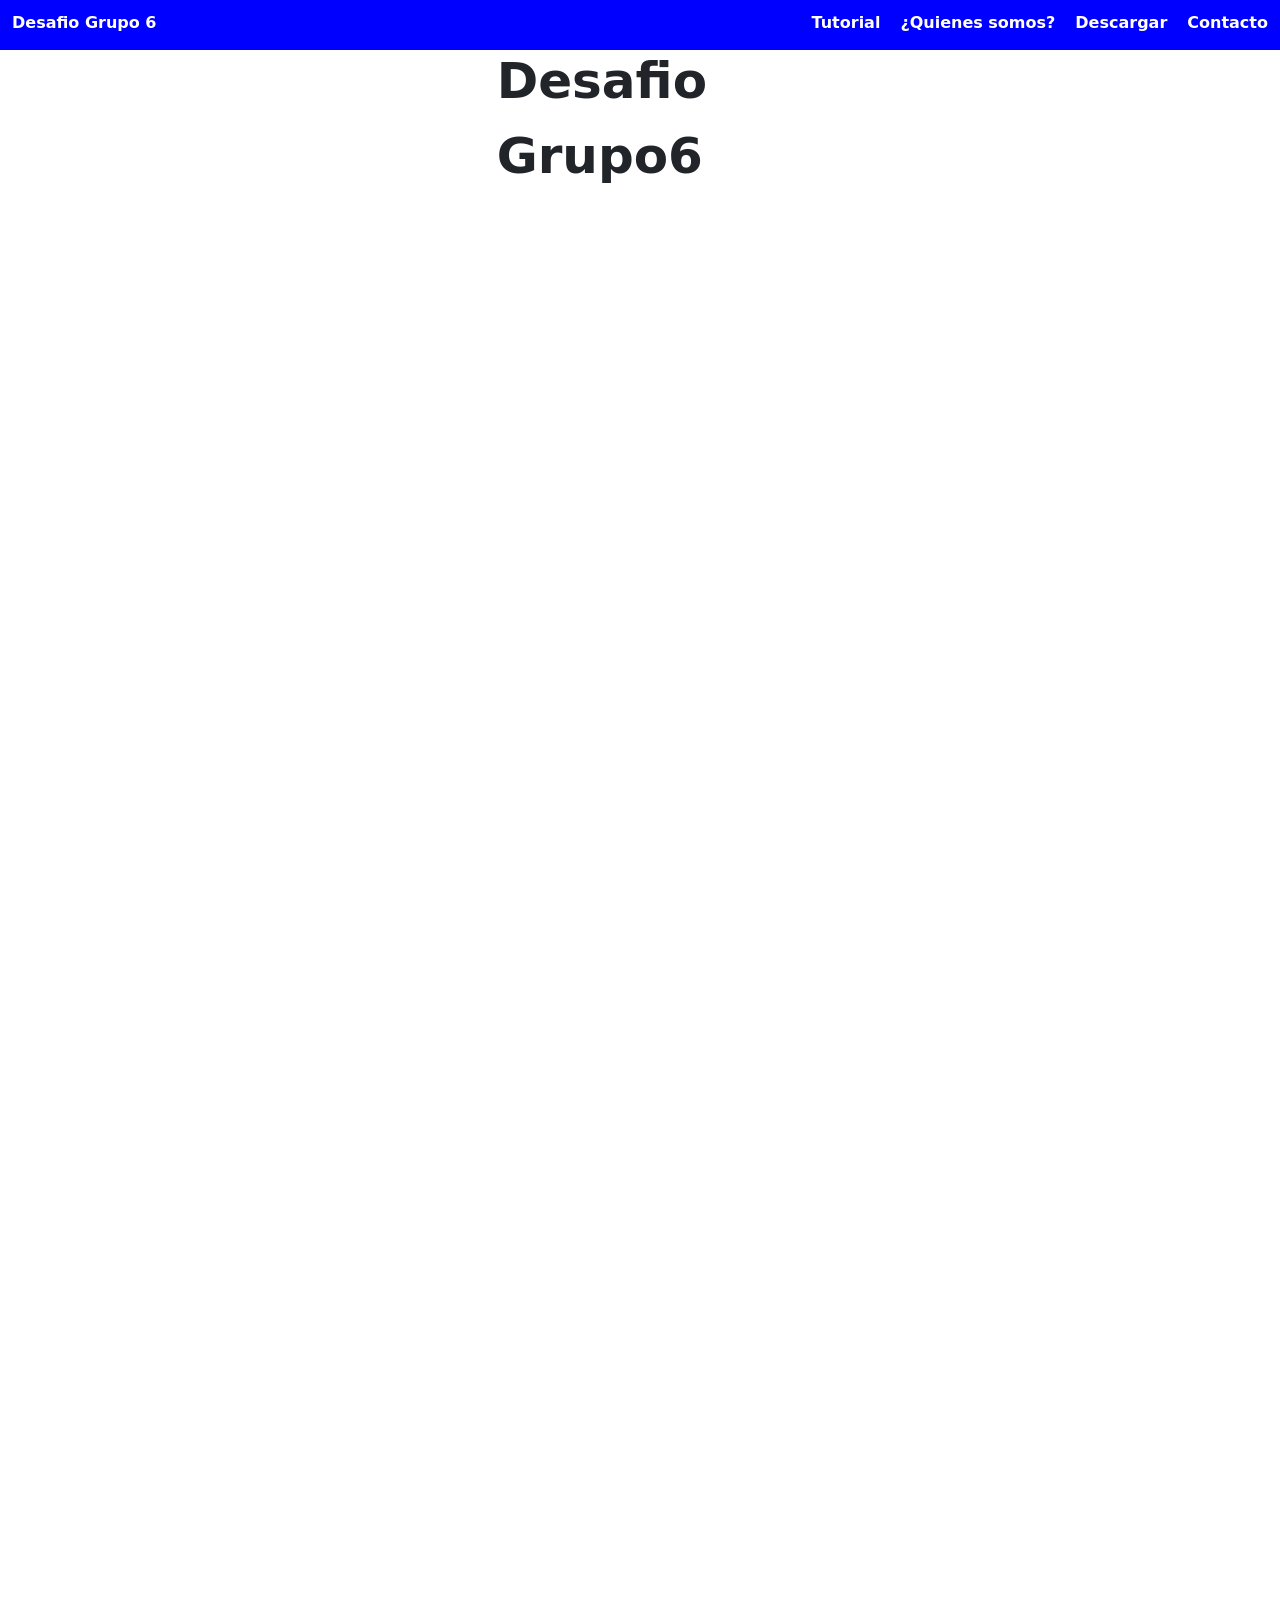
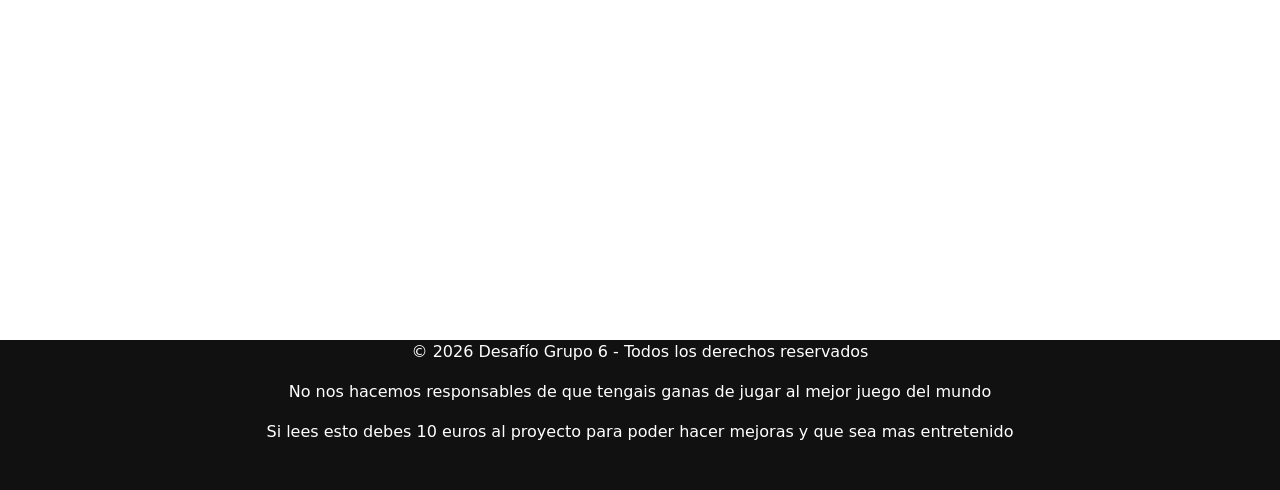
==== index.html @ 83bb4495 "g" ====
<!DOCTYPE html>
<HTML>
    <head>
        <title>Desafio 6</title>
        <meta lang="es"></meta>
        <meta charset="UTF-8"></meta>
        <meta name="keywords" lang="es" content="Piedra Papel Tijera, Piedra papel tijera lagarto spock, 3 en raya"></meta>
        <meta name="keywords" lang="Ro" content="Rock Paper Scissors, Rock Paper Scissors Lizard Spock, Tic-Tac-Toe"></meta>
        <meta name="viewport" 
        content="width=device-width initial-scale=1.0, shrink-to-fit=no"></meta>
        <link href="Lenguaje de Marcas/CSS/Desafio6.css" rel="stylesheet" type="text/css">   
        <link href="Lenguaje de Marcas/Frameworks/css/bootstrap.min.css" rel="stylesheet">
    </head>

                    <!-- col puede ser xxl,xl,lg,md,sm,vacia'-->
                <!-- xxl significa que colapsa a los 1400px-->
                <!-- xl significa que colapsa a los 1200px-->
                <!-- lg significa que colapsa a los 992px-->
                <!-- md significa que colapsa a los 768px-->
                <!-- sd significa que colapsa a los 576px-->
                <!-- vacia significa que NO colapsa-->

    <body>
     <header>
    <div class="container-fluid">
        <div class="row ">

            <div class="col-12 col-lg-3 text-lg-start">
                <a href="index.html" class="animation titulo"> Desafio Grupo 6</a>
            </div>

            <div class="col-12 col-lg-9">
                <nav class="nav flex-column flex-lg-row justify-content-center justify-content-lg-end text-center">
                    <a class="enlace-menu" href="/Lenguaje de Marcas/HTML/Tutorial.html">Tutorial</a>
                    <a class="enlace-menu" href="/Lenguaje de Marcas/HTML/QuienesSomos.html">¿Quienes somos?</a>
                    <a class="enlace-menu" href="/Lenguaje de Marcas/HTML/Descargar.html">Descargar</a>
                    <a class="enlace-menu" href="/Lenguaje de Marcas/HTML/Contacta.html">Contacto</a>
                </nav>
            </div>

        </div>
    </div>
</header>


        <div class="Contenedor">

            <div class="imagenprincipal"></div>
            <div class="TextoImagen">
                <p>Desafio Grupo6</p>
            </div>
        </div>
<footer class="pie">
    <p>© 2026 Desafío Grupo 6 - Todos los derechos reservados</p>
    <p>No nos hacemos responsables de que tengais ganas de jugar al mejor juego del mundo</p>
    <p>Si lees esto debes 10 euros al proyecto para poder hacer mejoras y que sea mas entretenido</p>
</footer>
    </body>
---- Lenguaje de Marcas/CSS/Desafio6.css ----
/* Css Header Todas Las Diapositivas*/

header{
    position: fixed;
    top: 0;
    left: 0;
    width: 100%;
    z-index: 1;
    min-height: 50px;
    background-color: blue;
    
}
@media (max-width: 991.98px){
    body{
        padding-top: 140px;
    }
    .pie{
        padding-top: 20px;
    }
}

.animation{
    display: inline-block;
    animation-name: Animacion1;
    animation-duration: 10s;
    animation-iteration-count: infinite;
    animation-direction: normal;
    font-weight: bold;
}


@keyframes Animacion1{
    from{
        color: red;
        transform: translateX(0) scale(1);
    }

    50%{
        color: black;
        transform: translateX(400px) scale(1.6);
    }

    to{
        color: red;
        transform: translateX(0) scale(1);
    }
}

.titulo{
    color: white;
    text-decoration: none;
    padding-top: 11px;
}

.enlace-menu{
    color: white;
    text-decoration: none;
    margin-left: 20px;
    justify-content: center;
    z-index: 78;
    font-weight: bold;
    align-items: center;
    padding-top: 11px;
}

.enlace-menu:hover{
    color: yellow;
    font-weight: bold;

}

.enlace-menu:hover{
    color: yellow;
}



.pie{
    background-color: #111;
    color: white;
    text-align: center;
    margin-top: 40px;
    height: 150px;
}
/* Css Pagina Principal*/
.Contenedor{
    display: grid;
   grid-template-columns:repeat(12,1fr);
    grid-template-rows:repeat(19,100px);
}
.imagenprincipal{
    grid-column: 1/13;
    grid-row: 1/8;
    background-image: url(../Imagenes/ImagenPrincipal.png);
background-size: cover;     /* ← Cubre toda el área SIN REPETIR */
    background-position: center; /* ← Centrada */
    background-repeat: no-repeat;
}
.TextoImagen{
    font-size: 50px;
    grid-column: 5/9;
    grid-row: 1/4;
    padding-top: 44px;
padding-left: 70px;
font-weight: bold;
}





/* Css Quienes somos*/
.Contenedor2{
    display: grid;
   grid-template-columns:repeat(12,1fr);
    grid-template-rows:repeat(19,100px);
}
.ImagenGrupo{
    display:grid;
    grid-column: 1/5;
    grid-row: 1/8;
    background-image: url(../Imagenes/Ejemplo.png);
background-size: cover;     /* ← Cubre toda el área SIN REPETIR */
    background-position: center; /* ← Centrada */
    background-repeat: no-repeat;

}




.equipo-grid{
    width: 100%;
    min-height: 100vh;
    display: grid;
    gap: 20px;
    padding: 20px;
    box-sizing: border-box;
}

.equipo-grid input{
    display: none;
}

.botones{
    display: flex;
    flex-direction: row;
    gap: 40px;
    justify-content: center;
    align-items: center;
    padding-top: 40px;
}


.botones label{
    background-color: #1d4ed8;
    color: white;
    padding: 12px 18px;
    border-radius: 10px;
    cursor: pointer;
    font-weight: bold;
    width: 180px;
}

.contenido{
    grid-column: 1 / 13;
    grid-row: 2 / 3;
    display: none;
    width: 1450px;
    min-height: calc(100vh - 120px);
    background-color: #f2f2f2;
    border-radius: 15px;
    padding: 40px;
    box-sizing: border-box;
    text-align:justify
}

.contenido img{
    width: 280px;
    max-width: 100%;
    height: auto;
    border-radius: 12px;
    margin-bottom: 20px;
}

#raul:checked ~ .ficha-raul,
#salvador:checked ~ .ficha-salvador,
#sanchez:checked ~ .ficha-sanchez,
#grupo:checked ~ .ficha-grupo{
    display: block;
}


/*Css Para Contacta*/

textarea{
    width: 500px;
    height: 200px;
    vertical-align: top;
    padding: 10px;
    line-height: 1.4;
}
.Contacta{
    font-weight: bold;
    font-size: 40px;
}

.Margen{
    margin-left: 20px;
}
.Formulario label{
    display: block;
    margin-bottom: 8px;
    font-weight: bold;
}

.Formulario input, .Formulario textarea{
    width: 100%;
    max-width: 600px;
}

.Formulario textarea{
    min-height: 200px;
}

.btn-enviar{
    background-color: #1d4ed8;
    color: white;
    padding: 12px 25px;
    font-size: 18px;
    font-weight: bold;
    border: none;
    border-radius: 10px;
    cursor: pointer;
}




/*CSS de descargas*/

.tabla-descargas{
    width: 100%;
    border-collapse: collapse;
    margin-top: 20px;
}

.tabla-descargas th,
.tabla-descargas td{
    border: 1px solid #ccc;
    padding: 12px;
    text-align: center;
}

.tabla-descargas th{
    background-color: #1d4ed8;
    color: white;
}

.tabla-descargas a{
    text-decoration: none;
    color: #1d4ed8;
    font-weight: bold;
}
tbody tr:hover{
    background-color: #d9d9d9;
    transition: background-color 0.2s ease;
}

.Oscuro:hover{
    color: rgb(46, 46, 46);
}

#mensajeFinal{
    font-size: 24px;
    font-weight: bold;
    color: red;
    margin-top: 20px;
}



/*Css Para Tutorial*/

.tamaño{
    font-size: 18px;
}
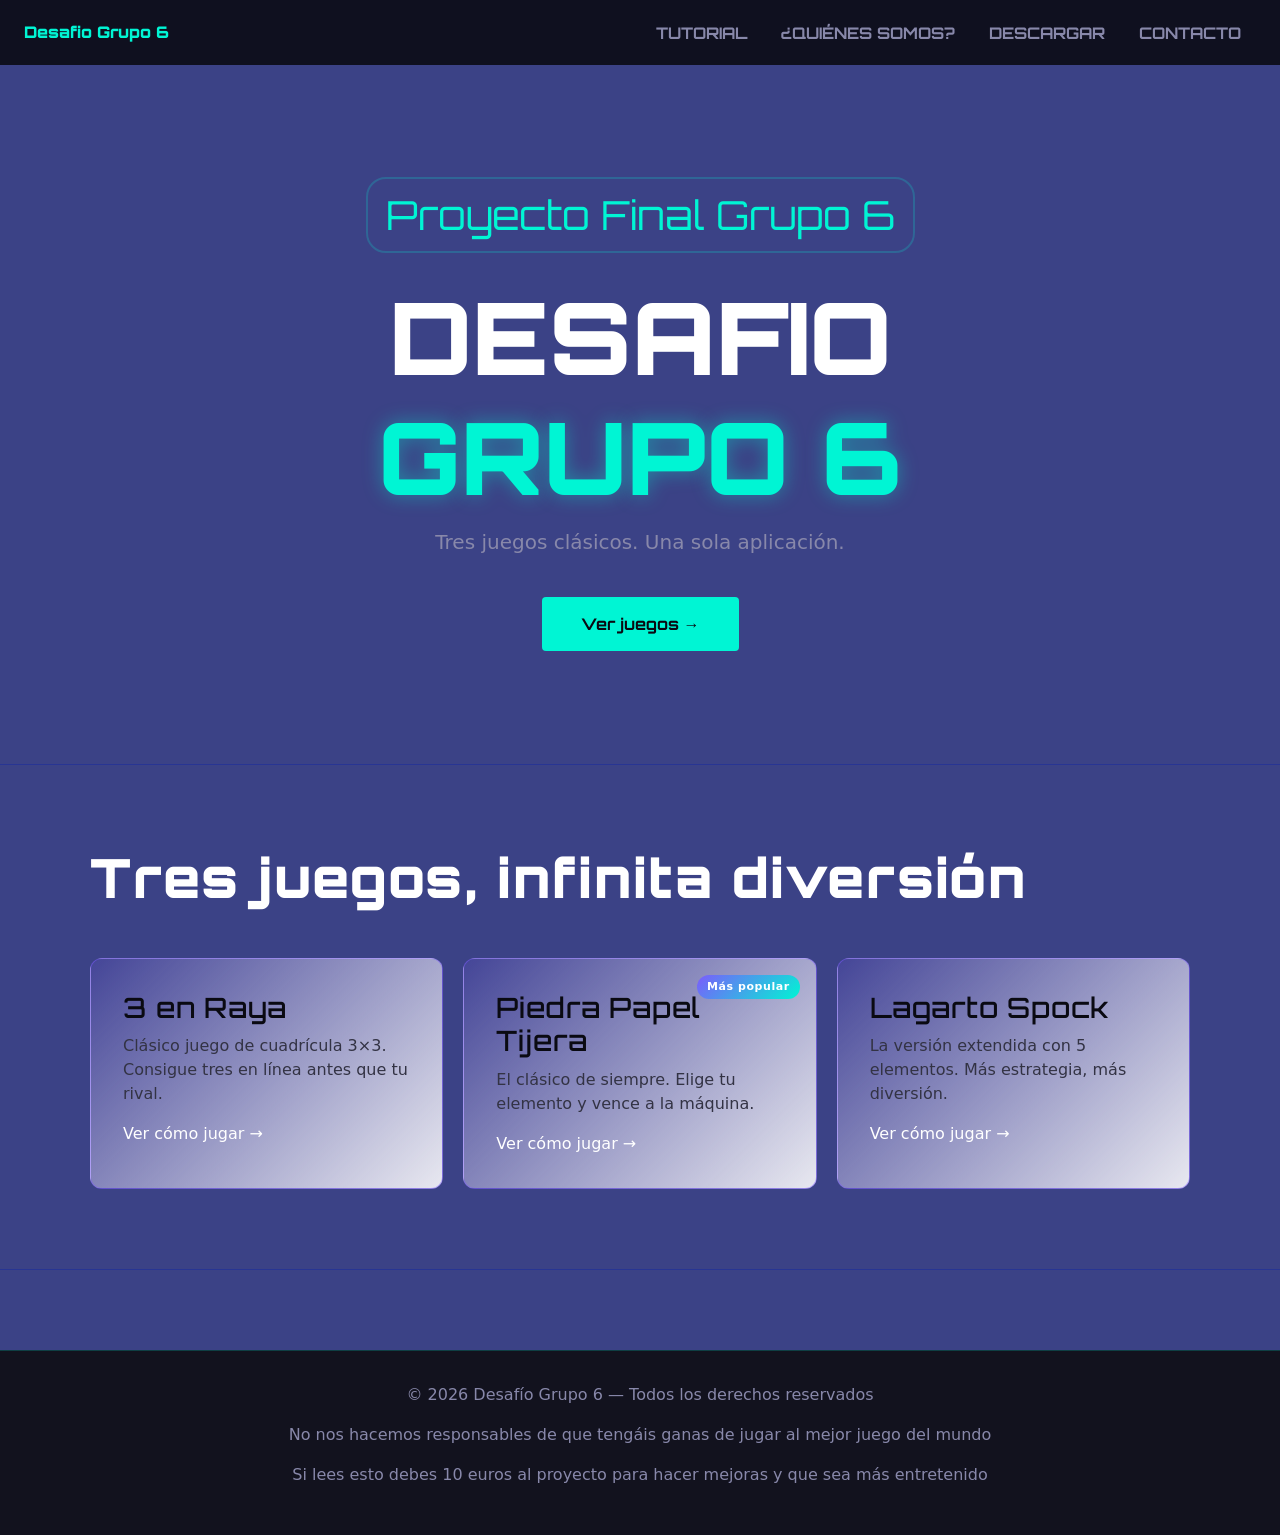
==== commit 9c06e645: "update" ====
--- a/index.html
+++ b/index.html
@@ -1,58 +1,71 @@
 <!DOCTYPE html>
-<HTML>
-    <head>
-        <title>Desafio 6</title>
-        <meta lang="es"></meta>
-        <meta charset="UTF-8"></meta>
-        <meta name="keywords" lang="es" content="Piedra Papel Tijera, Piedra papel tijera lagarto spock, 3 en raya"></meta>
-        <meta name="keywords" lang="Ro" content="Rock Paper Scissors, Rock Paper Scissors Lizard Spock, Tic-Tac-Toe"></meta>
-        <meta name="viewport" 
-        content="width=device-width initial-scale=1.0, shrink-to-fit=no"></meta>
-        <link href="Lenguaje de Marcas/CSS/Desafio6.css" rel="stylesheet" type="text/css">   
-        <link href="Lenguaje de Marcas/Frameworks/css/bootstrap.min.css" rel="stylesheet">
-    </head>
+<html lang="es">
+<head>
+  <title>Desafio 6</title>
+  <meta charset="UTF-8">
+  <meta name="keywords" lang="es" content="Piedra Papel Tijera, Piedra papel tijera lagarto spock, 3 en raya">
+  <meta name="viewport" content="width=device-width, initial-scale=1.0, shrink-to-fit=no">
+  <link href="Lenguaje_de_Marcas/CSS/Desafio6.css" rel="stylesheet" type="text/css">
+  <link href="Lenguaje_de_Marcas/Frameworks/css/bootstrap.min.css" rel="stylesheet">
+</head>
+<body style="background-color: #3b4286;">
 
-                    <!-- col puede ser xxl,xl,lg,md,sm,vacia'-->
-                <!-- xxl significa que colapsa a los 1400px-->
-                <!-- xl significa que colapsa a los 1200px-->
-                <!-- lg significa que colapsa a los 992px-->
-                <!-- md significa que colapsa a los 768px-->
-                <!-- sd significa que colapsa a los 576px-->
-                <!-- vacia significa que NO colapsa-->
+<header>
+  <div class="container-fluid">
+    <div class="row align-items-center">
+      <div class="col-12 col-lg-3 text-center text-lg-start">
+        <a href="index.html" class="animation titulo">Desafio Grupo 6</a>
+      </div>
+      <div class="col-12 col-lg-9">
+        <nav class="nav flex-column flex-lg-row justify-content-center justify-content-lg-end text-center">
+          <a class="enlace-menu" href="Lenguaje_de_Marcas/HTML/Tutorial.html">Tutorial</a>
+          <a class="enlace-menu" href="Lenguaje_de_Marcas/HTML/QuienesSomos.html">¿Quiénes somos?</a>
+          <a class="enlace-menu" href="Lenguaje_de_Marcas/HTML/Descargar.html">Descargar</a>
+          <a class="enlace-menu" href="Lenguaje_de_Marcas/HTML/Contacta.html">Contacto</a>
+        </nav>
+      </div>
+    </div>
+</header>
+  <section class="hero">
+  <div class="hero-bg"></div>
+  <div class="hero-overlay"></div>
+  <div class="hero-content">
+    <div class="hero-tag">Proyecto Final  Grupo 6</div>
+    <h1 class="hero-title">DESAFIO<br><span>GRUPO 6</span></h1>
+    <p class="hero-subtitle">Tres juegos clásicos. Una sola aplicación.</p>
+    <a href="Lenguaje_de_Marcas/HTML/Tutorial.html" class="hero-cta">Ver juegos →</a>
+  </div>
+</section>
 
-    <body>
-     <header>
-    <div class="container-fluid">
-        <div class="row ">
-
-            <div class="col-12 col-lg-3 text-lg-start">
-                <a href="index.html" class="animation titulo"> Desafio Grupo 6</a>
+<div class="features">
+    <div class="features-inner">
+        <h2 class="section-title">Tres juegos, infinita diversión</h2>
+        <div class="game-grid">
+            <div class="game-card featured">
+                <h3>3 en Raya</h3>
+                <p>Clásico juego de cuadrícula 3×3. Consigue tres en línea antes que tu rival.</p>
+                <a class="card-link color" href="Lenguaje_de_Marcas/HTML/Tutorial.html">Ver cómo jugar →</a>
             </div>
-
-            <div class="col-12 col-lg-9">
-                <nav class="nav flex-column flex-lg-row justify-content-center justify-content-lg-end text-center">
-                    <a class="enlace-menu" href="/Lenguaje de Marcas/HTML/Tutorial.html">Tutorial</a>
-                    <a class="enlace-menu" href="/Lenguaje de Marcas/HTML/QuienesSomos.html">¿Quienes somos?</a>
-                    <a class="enlace-menu" href="/Lenguaje de Marcas/HTML/Descargar.html">Descargar</a>
-                    <a class="enlace-menu" href="/Lenguaje de Marcas/HTML/Contacta.html">Contacto</a>
-                </nav>
+            <div class="game-card featured">
+                <div class="game-badge">Más popular</div>
+                <h3>Piedra Papel Tijera</h3>
+                <p>El clásico de siempre. Elige tu elemento y vence a la máquina.</p>
+                <a href="Lenguaje_de_Marcas/HTML/Tutorial.html" class="card-link color">Ver cómo jugar →</a>
             </div>
-
+            <div class="game-card featured">
+                <h3>Lagarto Spock</h3>
+                <p>La versión extendida con 5 elementos. Más estrategia, más diversión.</p>
+                <a href="Lenguaje_de_Marcas/HTML/Tutorial.html" class="card-link color">Ver cómo jugar →</a>
+            </div>
         </div>
     </div>
-</header>
+</div>
 
+<footer class="pie">
+  <p>© 2026 Desafío Grupo 6 — Todos los derechos reservados</p>
+  <p>No nos hacemos responsables de que tengáis ganas de jugar al mejor juego del mundo</p>
+  <p>Si lees esto debes 10 euros al proyecto para hacer mejoras y que sea más entretenido</p>
+</footer>
 
-        <div class="Contenedor">
-
-            <div class="imagenprincipal"></div>
-            <div class="TextoImagen">
-                <p>Desafio Grupo6</p>
-            </div>
-        </div>
-<footer class="pie">
-    <p>© 2026 Desafío Grupo 6 - Todos los derechos reservados</p>
-    <p>No nos hacemos responsables de que tengais ganas de jugar al mejor juego del mundo</p>
-    <p>Si lees esto debes 10 euros al proyecto para poder hacer mejoras y que sea mas entretenido</p>
-</footer>
-    </body>+</body>
+</html>
--- a/Lenguaje_de_Marcas/CSS/Desafio6.css
+++ b/Lenguaje_de_Marcas/CSS/Desafio6.css
@@ -0,0 +1,747 @@
+@import url('https://fonts.googleapis.com/css2?family=Orbitron:wght@400;700;900&family=Rajdhani:wght@300;400;600;700&display=swap');
+
+
+/* =====================================================
+   GLOBAL — Base, body y fondo
+   ===================================================== */
+
+html {
+  scroll-behavior: smooth;
+}
+
+body {
+  
+  color: #e0e0f0;
+  font-family: 'Rajdhani', sans-serif;
+  font-size: 17px;
+  line-height: 1.6;
+  overflow-x: hidden;
+  padding-top: 64px;
+}
+
+
+
+@media (max-width: 991.98px) {
+  body {
+    padding-top: 116px;
+  }
+}
+
+
+/* =====================================================
+   GLOBAL — Header (compartido por todas las páginas)
+   ===================================================== */
+
+header {
+  position: fixed;
+  top: 0;
+  left: 0;
+  width: 100%;
+  height: 65px;
+  background: rgba(10,10,18,0.88);
+  display: flex;
+  align-items: center;
+  z-index: 1000;
+}
+
+header .container-fluid {
+  width: 100%;
+  padding: 0 24px;
+}
+
+.row {
+  align-items: center;
+}
+
+@media (max-width: 991.98px) {
+  header {
+    height: auto;
+    padding: 10px 0;
+  }
+}
+
+.titulo {
+  font-family: 'Orbitron';
+  font-weight: 900;
+  color: #00f5d4;
+  text-decoration: none;
+  display: inline-block;
+}
+
+.animation {
+  animation: glitch-loop 1s infinite;
+}
+
+@keyframes glitch-loop {
+  0%, 92%, 100% {
+    transform: none;
+    text-shadow: 0 0 20px rgba(0,245,212,0.4);
+    color: #00f5d4;
+  }
+  94% {
+    transform: translateX(-3px);
+    text-shadow: 3px 0 #f72585, -3px 0 #7209b7;
+    color: #fff;
+  }
+  96% {
+    transform: translateX(3px);
+    text-shadow: -3px 0 #f72585, 3px 0 #00f5d4;
+  }
+  98% {
+    transform: none;
+    color: #00f5d4;
+  }
+}
+
+.enlace-menu {
+  font-family: 'Orbitron';
+  font-weight: 700;
+  text-transform: uppercase;
+  color: #8888aa;
+  text-decoration: none;
+  padding: 8px 14px;
+  border-radius: 4px;
+  border: 1px solid transparent;
+  position: relative;
+  display: inline-block;
+  margin-left: 4px;
+}
+
+.enlace-menu:hover {
+  color: #00f5d4;
+  text-decoration:underline;
+  border-color: rgba(0,245,212,0.2);
+  background: rgba(0,245,212,0.05);
+  text-shadow: 0 0 20px rgba(0,245,212,0.4);
+}
+
+
+@media (max-width: 991.98px) {
+  .enlace-menu {
+    font-size: 0.6rem;
+    padding: 6px 10px;
+  }
+}
+
+
+/* =====================================================
+   GLOBAL — Footer (compartido por todas las páginas)
+   ===================================================== */
+
+.pie {
+  background: #12121e;
+  border-top: 1px solid rgba(0,245,212,0.2);
+  color: #8888aa;
+  text-align: center;
+  padding: 32px 20px;
+  margin-top: 80px;
+}
+
+
+/* =====================================================
+   GLOBAL — Utilidades comunes
+   ===================================================== */
+
+.Margen {
+  padding-left: 20px;
+  padding-right: 20px;
+}
+
+.section-title {
+  font-family: 'Orbitron';
+  font-weight: 900;
+  color: black;
+}
+
+
+
+/* =====================================================
+   PÁGINA: index.html — Hero principal
+   ===================================================== */
+
+.hero {
+  position: relative;
+  min-height: 700px;
+  display: flex;
+  align-items: center;
+  justify-content: center;
+  overflow: hidden;
+}
+
+.hero-bg {
+  position: absolute;
+  inset: 0;
+  background-image: url('../Imagenes/ImagenPrincipal.png');
+  background-size: cover;
+  background-position: center;
+  filter: brightness(0.30) saturate(1.3);
+}
+
+.hero-content {
+  position: relative;
+  text-align: center;
+  padding: 40px 20px;
+}
+
+.hero-tag {
+  display: inline-block;
+  font-size: 40px;
+  font-family: 'Orbitron';
+  color: #00f5d4;
+  border: 2px solid rgba(0,245,212,0.2);
+  padding: 6px 18px;
+  border-radius: 20px;
+  margin-bottom: 24px;
+}
+
+.hero-title {
+  font-family: 'Orbitron', monospace;
+  font-size: 100px;
+  font-weight: 900;
+  color: #fff;
+  margin-bottom: 10px;
+}
+
+.hero-title span {
+  color: #00f5d4;
+  text-shadow: 0 0 20px rgba(0,245,212,0.4);
+}
+
+.hero-subtitle {
+  font-size: 20px;
+  color: #8888aa;
+  margin-bottom: 40px;
+}
+
+.hero-cta {
+  display: inline-block;
+  font-family: 'Orbitron';
+  font-weight: 700;
+  padding: 14px 38px;
+  border-radius: 4px;
+  text-decoration: none;
+  background: #00f5d4;
+  color: #0a0a12;
+  border: 1px solid transparent;
+}
+
+.hero-cta:hover {
+  background: transparent;
+  color: #00f5d4;
+  border-color: #00f5d4;
+}
+.features {
+    background: #3b4286;
+    padding: 80px 24px;
+    border-top: 1px solid #283593;
+    border-bottom: 1px solid #283593;
+}
+
+.features-inner {
+    max-width: 1100px;
+    margin: 0 auto;
+}
+
+.section-label {
+    font-size: 12px;
+    font-weight: 700;
+    letter-spacing: 0.12em;
+    color: #00f5d4;
+    margin-bottom: 12px;
+}
+
+.section-title {
+    font-family: 'Orbitron', monospace;
+    font-size: 54px;
+    letter-spacing: 0.03em;
+    margin-bottom: 48px;
+    color: #ffffff;
+}
+
+.game-grid {
+    display: grid;
+    grid-template-columns: repeat(auto-fit, minmax(280px, 1fr));
+    gap: 20px;
+}
+
+.game-card {
+    background: linear-gradient(135deg, rgba(124,92,252,0.15), #e8e8f0);
+    border: 1px solid rgba(124,92,252,0.5);
+    border-radius: 12px;
+    padding: 32px;
+    position: relative;
+    transition: transform 0.25s ease, border-color 0.25s ease;
+}
+
+.game-card:hover {
+    transform: translateY(-4px);
+    border-color: #7c5cfc;
+}
+
+.game-card.featured {
+    background: linear-gradient(135deg, rgba(124,92,252,0.15), #e8e8f0);
+    border-color: rgba(124,92,252,0.5);
+}
+
+.game-badge {
+    position: absolute;
+    top: 16px;
+    right: 16px;
+    background: linear-gradient(135deg, #7c5cfc, #00f5d4);
+    color: #ffffff;
+    font-size: 11px;
+    font-weight: 700;
+    letter-spacing: 0.05em;
+    padding: 4px 10px;
+    border-radius: 100px;
+}
+
+.game-card h3 {
+    font-family: 'Orbitron', monospace;
+    font-size: 28px;
+    letter-spacing: 0.03em;
+    margin-bottom: 10px;
+    color: #0a0a12;
+}
+
+.game-card p {
+    color: #333344;
+}
+
+.card-link {
+    color: #7c5cfc;
+    text-decoration: none;
+  position: relative;
+  z-index: 10;
+  cursor: pointer;
+}
+
+.card-link:hover {
+    color: #a78bfa;
+    text-decoration: none;
+}
+/* =====================================================
+   PÁGINA: Tutorial.html — Cards de juegos
+   ===================================================== */
+
+.games-section {
+  padding: 80px 0 60px;
+}
+
+.section-header {
+  text-align: center;
+  margin-bottom: 56px;
+}
+
+.game-card {
+  background: #12121e;
+  border: 1px solid rgba(0,245,212,0.2);
+  border-radius: 12px;
+  overflow: hidden;
+  height: 100%;
+  transition: all 0.4s cubic-bezier(0.23,1,0.32,1);
+  position: relative;
+}
+
+.game-card::before {
+  content: '';
+  position: absolute;
+  inset: 0;
+  background: linear-gradient(135deg, rgba(0,245,212,0.05), transparent);
+  opacity: 0;
+  transition: opacity 0.4s ease;
+}
+
+.game-card:hover {
+  transform: translateY(-8px);
+  border-color: #00f5d4;
+  box-shadow: 0 0 20px rgba(0,245,212,0.4), 0 24px 60px rgba(0,0,0,0.5);
+}
+
+.game-card:hover::before {
+  opacity: 1;
+}
+
+.game-card img {
+  width: 100%;
+  height: 200px;
+  object-fit: cover;
+  filter: saturate(0.8) brightness(0.88);
+  transition: filter 0.4s ease;
+}
+
+.game-card:hover img {
+  filter: saturate(1.2) brightness(1);
+}
+
+.game-card .card-body {
+  padding: 24px;
+}
+
+.game-card .card-title {
+  font-family: 'Orbitron', monospace;
+  font-weight: 700;
+  letter-spacing: 0.06em;
+  color: #00f5d4;
+  margin-bottom: 12px;
+}
+
+.game-card .card-text {
+  color: #8888aa;
+  line-height: 1.6;
+  margin-bottom: 6px;
+}
+.altura{
+  height: 250px;
+}
+.btn-download,
+.btn.btn-success {
+  position: relative;
+  z-index: 10;
+  cursor: pointer;
+  margin-top: 16px;
+  padding: 10px 24px;
+  background: transparent;
+  border: 1px solid #00f5d4;
+  color: #00f5d4;
+  font-family: 'Orbitron';
+  font-size: 10px;
+  font-weight: 700;
+  letter-spacing: 0.15em;
+  text-transform: uppercase;
+  text-decoration: none;
+  border-radius: 4px;
+  transition: all 0.25s ease;
+}
+
+.btn-download:hover,
+.btn.btn-success:hover {
+  background: #00f5d4;
+  color: #0a0a12;
+  box-shadow: 0 0 20px rgba(0,245,212,0.4);
+}
+
+.info-box {
+  margin-top: 60px;
+  padding: 32px;
+  background: #12121e;
+  border: 1px solid rgba(0,245,212,0.2);
+  border-radius: 12px;
+}
+
+.info-box p {
+  color: #8888aa;
+}
+
+.info-box strong {
+  color: #00f5d4;
+}
+
+
+/* =====================================================
+   PÁGINA: QuienesSomos.html — Fichas del equipo
+   ===================================================== */
+
+.equipo-grid {
+  width: 100%;
+  padding: 20px;
+}
+ 
+.equipo-grid input {
+  display: none;
+}
+ 
+.botones {
+  display: flex;
+  flex-wrap: wrap;
+  gap: 12px;
+  justify-content: center;
+  margin-bottom: 36px;
+}
+ 
+.botones label {
+  font-family: 'Orbitron';
+  font-size: 11px;
+  font-weight: 700;
+  letter-spacing: 0.12em;
+  padding: 11px 22px;
+  border-radius: 6px;
+  border: 1px solid rgba(0,245,212,0.2);
+  background: #12121e;
+  color: #8888aa;
+  cursor: pointer;
+  transition: all 0.25s ease;
+}
+ 
+.botones label:hover {
+  border-color: #00f5d4;
+  color: #00f5d4;
+}
+ 
+#raul:checked ~ .botones label[for="raul"],
+#salvador:checked ~ .botones label[for="salvador"],
+#sanchez:checked ~ .botones label[for="sanchez"],
+#grupo:checked ~ .botones label[for="grupo"] {
+  background: #00f5d4;
+  color: #0a0a12;
+  border-color: #00f5d4;
+  box-shadow: 0 0 20px rgba(0,245,212,0.4);
+}
+ 
+.contenido {
+  display: none;
+  background: #12121e;
+  border: 1px solid rgba(0,245,212,0.2);
+  border-radius: 12px;
+  padding: 40px;
+  animation: fade-in 0.4s ease forwards;
+}
+ 
+@keyframes fade-in {
+  from {
+    opacity: 0;
+    transform: translateY(10px);
+  }
+  to {
+    opacity: 1;
+    transform: translateY(0);
+  }
+}
+ 
+.contenido img {
+  width: 130px;
+  height: 130px;
+  object-fit: cover;
+  border-radius: 50%;
+  border: 3px solid #00f5d4;
+  box-shadow: 0 0 20px rgba(0,245,212,0.4);
+  margin-bottom: 20px;
+  display: block;
+}
+ 
+.contenido h2 {
+  font-family: 'Orbitron';
+  font-size: 18px;
+  color: #00f5d4;
+  margin-bottom: 14px;
+}
+ 
+.contenido p,
+.contenido li {
+  color: #8888aa;
+  font-size: 16px;
+}
+ 
+.contenido ul {
+  margin-top: 12px;
+  padding-left: 20px;
+}
+ 
+.contenido ul li {
+  margin-bottom: 8px;
+}
+ 
+.contenido ul li::marker {
+  color: #00f5d4;
+}
+ 
+.contenido a {
+  color: #00f5d4;
+  text-decoration: none;
+}
+ 
+.contenido a:hover {
+  text-shadow: 0 0 20px rgba(0,245,212,0.4);
+}
+ 
+#raul:checked ~ .ficha-raul,
+#salvador:checked ~ .ficha-salvador,
+#sanchez:checked ~ .ficha-sanchez,
+#grupo:checked ~ .ficha-grupo {
+  display: block;
+}
+ 
+ 
+/* =====================================================
+   PÁGINA: Contacta.html — Formulario de contacto
+   ===================================================== */
+ 
+.contact-title {
+  font-family: 'Orbitron';
+  font-size: 38px;
+  font-weight: 900;
+  color: #00f5d4;
+  text-shadow: 0 0 20px rgba(0,245,212,0.4);
+  margin-bottom: 6px;
+}
+ 
+.contact-sub {
+  color: #8888aa;
+  font-size: 16px;
+  margin-bottom: 36px;
+}
+ 
+.color {
+  color: white;
+}
+ 
+.Formulario {
+  background: #12121e;
+  border: 1px solid rgba(0,245,212,0.2);
+  border-radius: 16px;
+  padding: 36px;
+}
+ 
+.Formulario label {
+  display: block;
+  font-family: 'Orbitron';
+  font-size: 11px;
+  letter-spacing: 0.15em;
+  color: white;
+  margin-bottom: 8px;
+  font-weight: 700;
+}
+ 
+.Formulario input,
+.Formulario textarea {
+  width: 100%;
+  background: #1a1a2e;
+  border: 1px solid rgba(0,245,212,0.2);
+  border-radius: 8px;
+  padding: 12px 16px;
+  color: #e0e0f0;
+  font-family: 'Rajdhani', sans-serif;
+  font-size: 16px;
+  transition: all 0.25s ease;
+  outline: none;
+  box-shadow: none;
+}
+ 
+.Formulario input:focus,
+.Formulario textarea:focus {
+  border-color: #00f5d4;
+  box-shadow: 0 0 20px rgba(0,245,212,0.4);  
+  color: white;
+  background: rgba(0,245,212,0.03);
+}
+ 
+.Formulario textarea {
+  min-height: 150px;
+  resize: vertical;
+}
+ 
+.btn-enviar {
+  font-family: 'Orbitron';
+  font-size: 13px;
+  font-weight: 700;
+  letter-spacing: 0.15em;
+  padding: 13px 40px;
+  background: #00f5d4;
+  color: #0a0a12;
+  border: 1px solid transparent;
+  border-radius: 6px;
+  cursor: pointer;
+  transition: all 0.3s ease;
+  box-shadow: 0 0 20px rgba(0,245,212,0.4);
+}
+ 
+.btn-enviar:hover {
+  background: transparent;
+  color: #00f5d4;
+  border-color: #00f5d4;
+  transform: translateY(-2px);
+  box-shadow: 0 0 40px rgba(0,245,212,0.5);
+}
+ 
+ 
+/* =====================================================
+   PÁGINA: Descargar.html — Tabla de versiones
+   ===================================================== */
+ 
+.tabla-descargas {
+  width: 100%;
+  border-collapse: collapse;
+  margin-top: 20px;
+  background: #12121e;
+  border-radius: 12px;
+  overflow: hidden;
+  border: 1px solid rgba(0,245,212,0.2);
+}
+ 
+.tabla-descargas th,
+.tabla-descargas td {
+  padding: 15px 20px;
+  text-align: center;
+  border-bottom: 1px solid rgba(0,245,212,0.2);
+}
+ 
+.tabla-descargas th {
+  font-family: 'Orbitron';
+  font-size: 11px;
+  letter-spacing: 0.15em;
+  color: #00f5d4;
+  background: #1a1a2e;
+}
+ 
+.tabla-descargas td {
+  color: #8888aa;
+  font-size: 15px;
+}
+ 
+tbody tr {
+  transition: background 0.2s;
+}
+ 
+tbody tr:hover {
+  background: rgba(0,245,212,0.05);
+}
+ 
+.tabla-descargas a,
+.Oscuro {
+  color: #00f5d4;
+  text-decoration: none;
+  font-weight: 700;
+  font-family: 'Orbitron';
+  font-size: 11px;
+  letter-spacing: 0.1em;
+}
+ 
+.tabla-descargas a:hover,
+.Oscuro:hover {
+  color: rgba(127,242,227,0.6);
+}
+ 
+#btnTroll {
+  font-family: 'Orbitron';
+  font-size: 11px;
+  font-weight: 700;
+  letter-spacing: 0.1em;
+  padding: 11px 26px;
+  background: transparent;
+  color: #f72585;
+  border: 1px solid #f72585;
+  border-radius: 6px;
+  cursor: pointer;
+  margin-top: 24px;
+  transition: all 0.25s ease;
+}
+ 
+#btnTroll:hover {
+  background: #f72585;
+  color: #fff;
+  box-shadow: 0 0 20px rgba(247,37,133,0.4);
+}
+ 
+#mensajeFinal {
+  font-family: 'Orbitron';
+  font-size: 18px;
+  font-weight: 700;
+  color: #f72585;
+  margin-top: 20px;
+  text-shadow: 0 0 20px rgba(247,37,133,0.4);
+  animation: blink 1s step-end infinite;
+}
+ 
+@keyframes blink {
+  50% { opacity: 0; }
+}
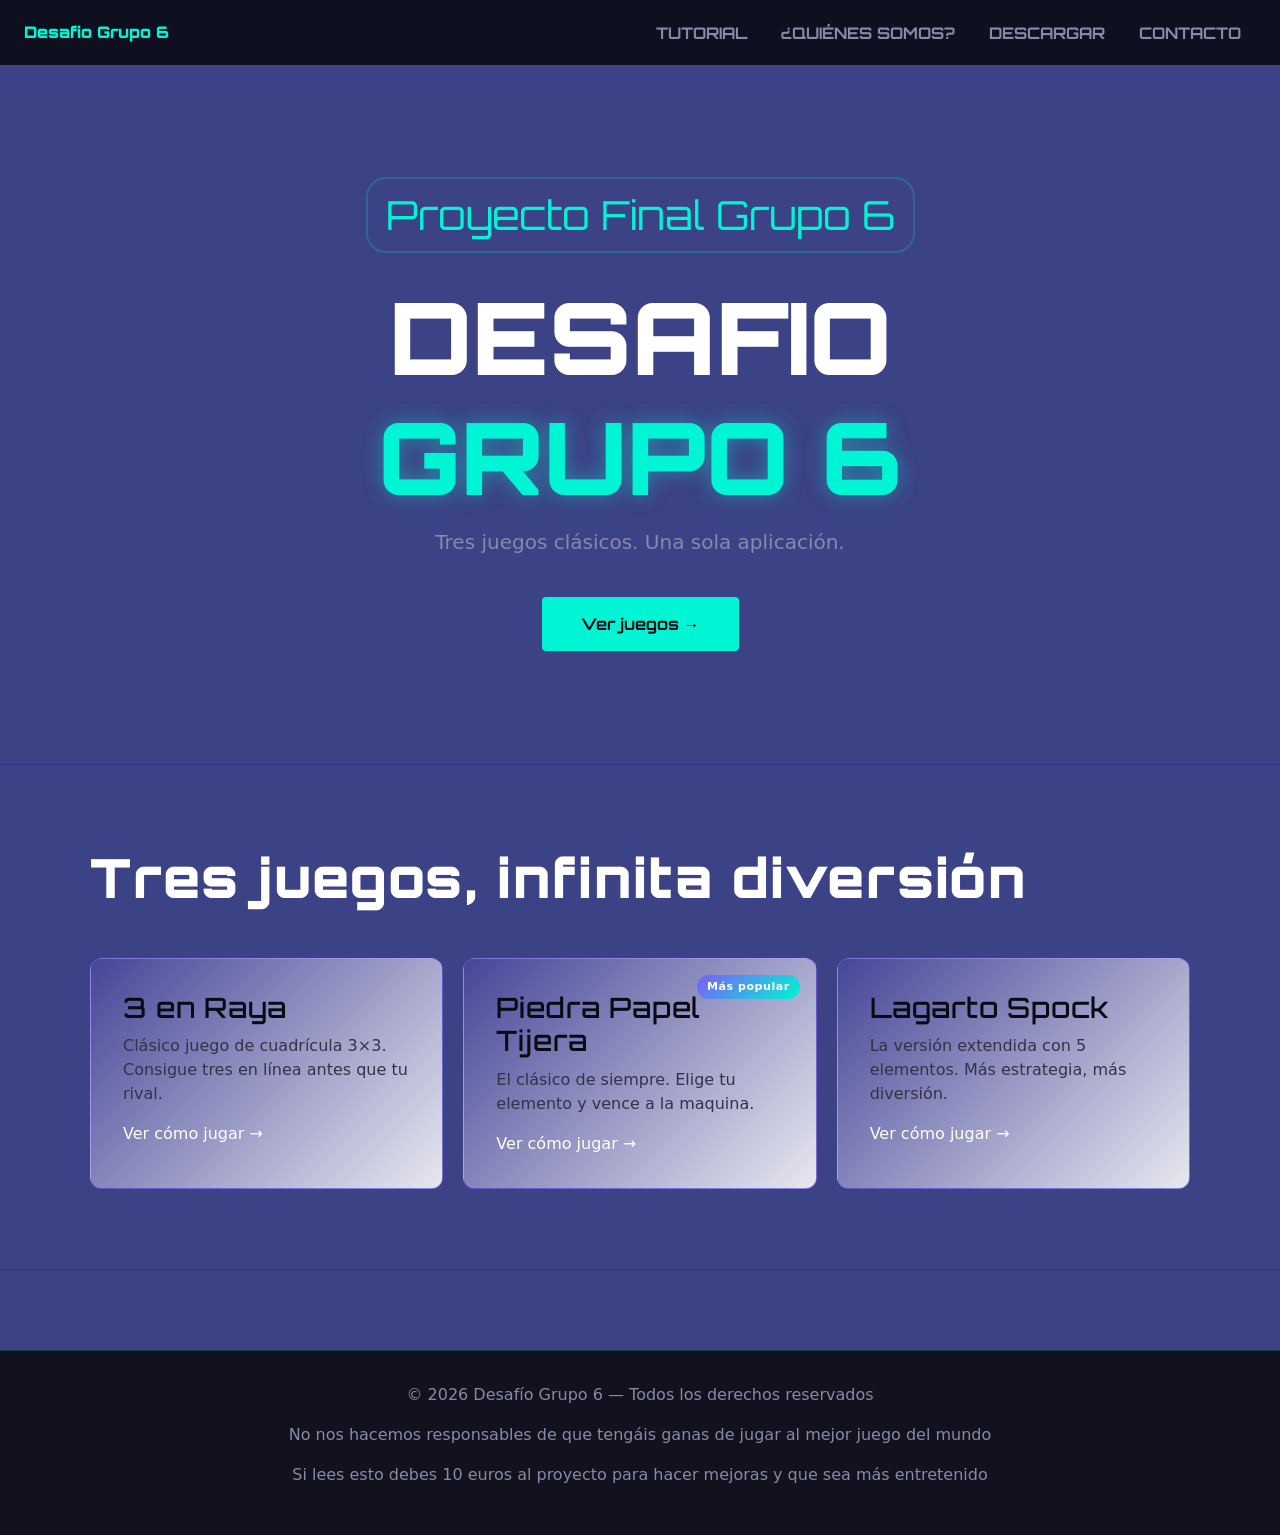
==== commit 83169359: "a" ====
--- a/index.html
+++ b/index.html
@@ -49,7 +49,7 @@
             <div class="game-card featured">
                 <div class="game-badge">Más popular</div>
                 <h3>Piedra Papel Tijera</h3>
-                <p>El clásico de siempre. Elige tu elemento y vence a la máquina.</p>
+                <p>El clásico de siempre. Elige tu elemento y vence a la maquina.</p>
                 <a href="Lenguaje_de_Marcas/HTML/Tutorial.html" class="card-link color">Ver cómo jugar →</a>
             </div>
             <div class="game-card featured">
--- a/Lenguaje_de_Marcas/CSS/Desafio6.css
+++ b/Lenguaje_de_Marcas/CSS/Desafio6.css
@@ -392,7 +392,7 @@
   margin-bottom: 6px;
 }
 .altura{
-  height: 250px;
+  height: 270px;
 }
 .btn-download,
 .btn.btn-success {
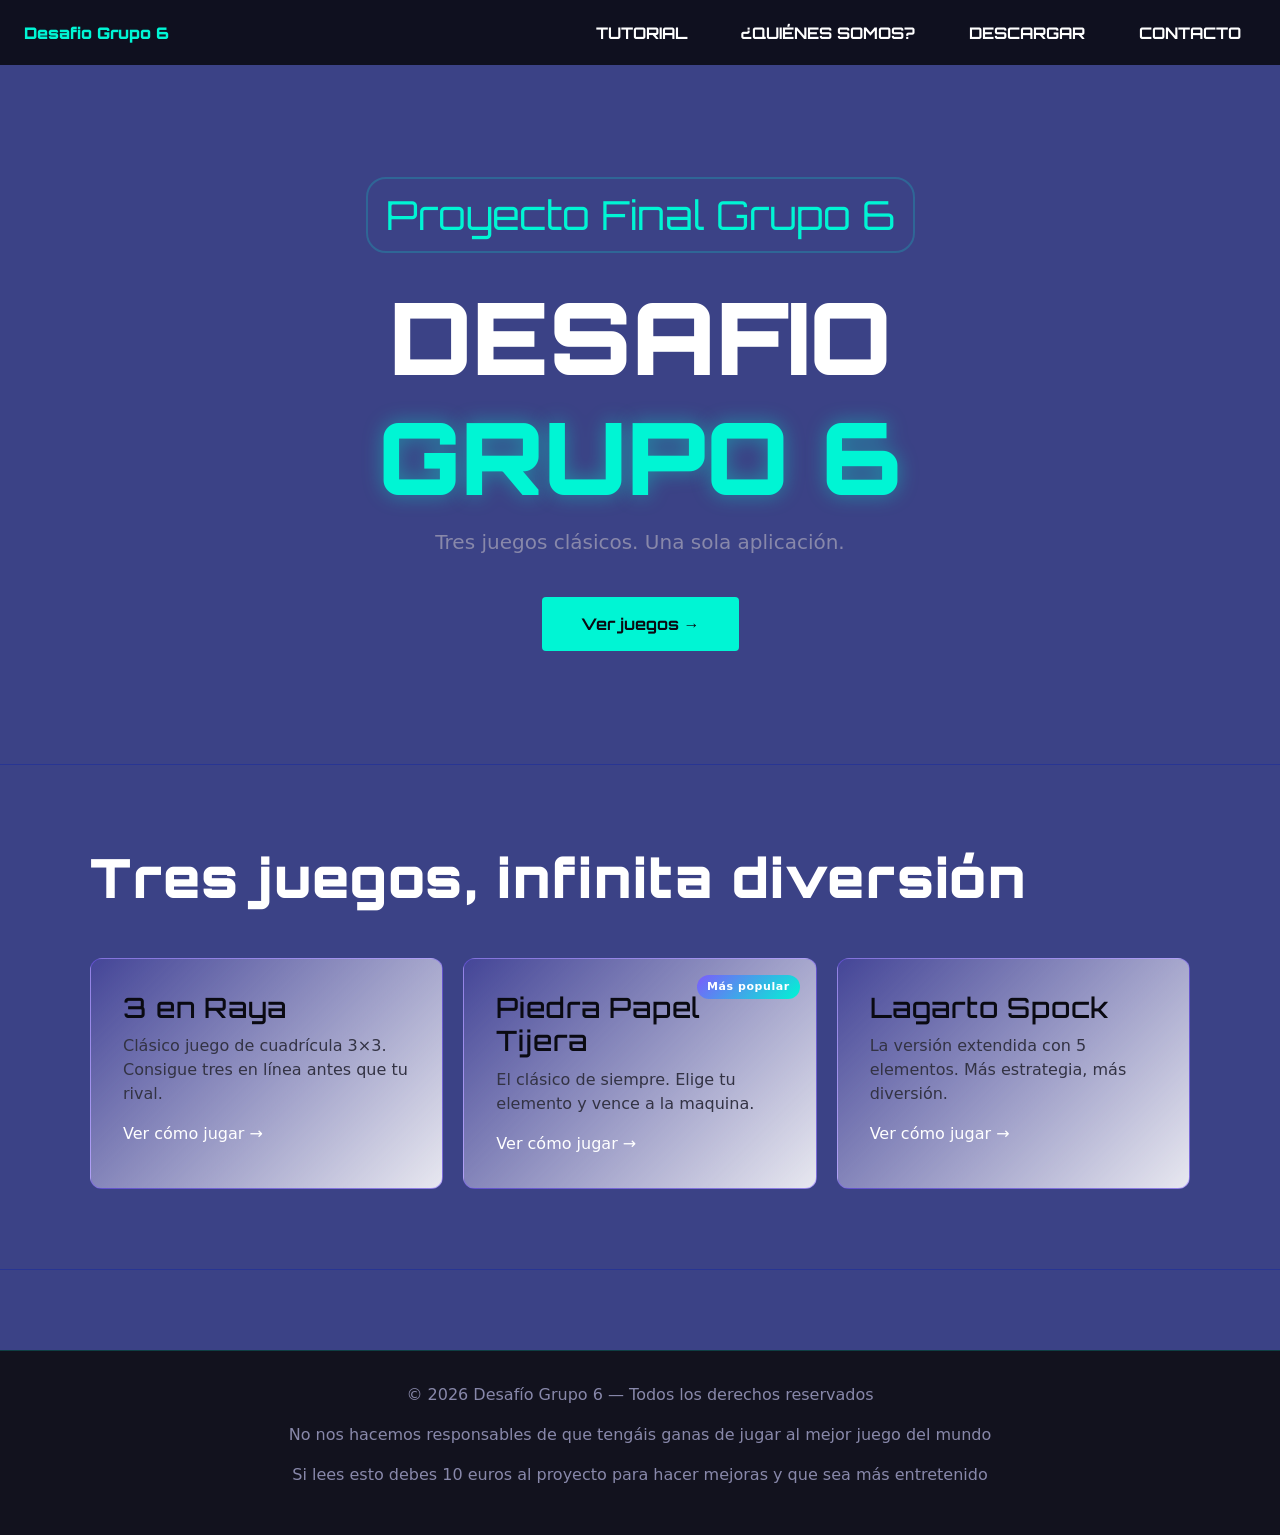
==== commit 7be4b5d5: "Update" ====
--- a/index.html
+++ b/index.html
@@ -12,19 +12,22 @@
 
 <header>
   <div class="container-fluid">
-    <div class="row align-items-center">
-      <div class="col-12 col-lg-3 text-center text-lg-start">
-        <a href="index.html" class="animation titulo">Desafio Grupo 6</a>
-      </div>
-      <div class="col-12 col-lg-9">
-        <nav class="nav flex-column flex-lg-row justify-content-center justify-content-lg-end text-center">
-          <a class="enlace-menu" href="Lenguaje_de_Marcas/HTML/Tutorial.html">Tutorial</a>
-          <a class="enlace-menu" href="Lenguaje_de_Marcas/HTML/QuienesSomos.html">¿Quiénes somos?</a>
-          <a class="enlace-menu" href="Lenguaje_de_Marcas/HTML/Descargar.html">Descargar</a>
-          <a class="enlace-menu" href="Lenguaje_de_Marcas/HTML/Contacta.html">Contacto</a>
-        </nav>
-      </div>
+    <div class="menu-responsive">
+      
+      <a href="index.html" class="animation titulo">Desafio Grupo 6</a>
+
+      <input type="checkbox" id="menu-toggle">
+      <label for="menu-toggle" class="menu-icon">☰</label>
+
+      <nav class="menu-nav">
+        <a class="enlace-menu" href="Lenguaje_de_Marcas/HTML/Tutorial.html"><span class="color">Tutorial</span></a>
+        <a class="enlace-menu" href="Lenguaje_de_Marcas/HTML/QuienesSomos.html"><span class="color">¿Quiénes somos?</span></a>
+        <a class="enlace-menu" href="Lenguaje_de_Marcas/HTML/Descargar.html"><span class="color">Descargar</span></a>
+        <a class="enlace-menu" href="Lenguaje_de_Marcas/HTML/Contacta.html"><span class="color">Contacto</span></a>
+      </nav>
+
     </div>
+  </div>
 </header>
   <section class="hero">
   <div class="hero-bg"></div>
--- a/Lenguaje_de_Marcas/CSS/Desafio6.css
+++ b/Lenguaje_de_Marcas/CSS/Desafio6.css
@@ -58,6 +58,7 @@
     height: auto;
     padding: 10px 0;
   }
+
 }
 
 .titulo {
@@ -118,11 +119,61 @@
 
 @media (max-width: 991.98px) {
   .enlace-menu {
-    font-size: 0.6rem;
+    font-size: 15px;
     padding: 6px 10px;
   }
 }
 
+.menu-responsive {
+    display: flex;
+    justify-content: space-between;
+    align-items: center;
+    flex-wrap: wrap;
+    padding: 15px 0;
+    position: relative;
+}
+
+#menu-toggle {
+    display: none;
+}
+
+.menu-icon {
+    display: none;
+    font-size: 32px;
+    color: white;
+    cursor: pointer;
+    user-select: none;
+}
+
+.menu-nav {
+    display: flex;
+    gap: 20px;
+}
+
+@media (max-width: 991.98px) {
+    .menu-icon {
+        display: block;
+    }
+    .titulo{
+        align-items: center;
+        text-align: center;
+        width: 96%;
+    }
+
+    .menu-nav {
+        display: none;
+        flex-direction: column;
+        width: 100%;
+        margin-top: 5px;
+        text-align: center;
+        padding: 10px 0;
+        opacity: 0.6;
+
+            }
+      #menu-toggle:checked + .menu-icon + .menu-nav {
+        display: flex;
+    }
+}
 
 /* =====================================================
    GLOBAL — Footer (compartido por todas las páginas)
@@ -195,12 +246,19 @@
 }
 
 .hero-title {
-  font-family: 'Orbitron', monospace;
+  font-family: 'Orbitron';
   font-size: 100px;
   font-weight: 900;
   color: #fff;
   margin-bottom: 10px;
 }
+@media (max-width: 991.98px) {
+  .hero-title {
+    font-size: 70px;
+  }
+}
+
+
 
 .hero-title span {
   color: #00f5d4;
@@ -392,7 +450,7 @@
   margin-bottom: 6px;
 }
 .altura{
-  height: 270px;
+  height: 290px;
 }
 .btn-download,
 .btn.btn-success {
@@ -559,6 +617,14 @@
 #sanchez:checked ~ .ficha-sanchez,
 #grupo:checked ~ .ficha-grupo {
   display: block;
+}
+
+@media (max-width: 991.98px) {
+  .botones {
+    display: grid;
+    grid-template-columns: 1fr 1fr;
+    gap: 12px;
+  }
 }
  
  
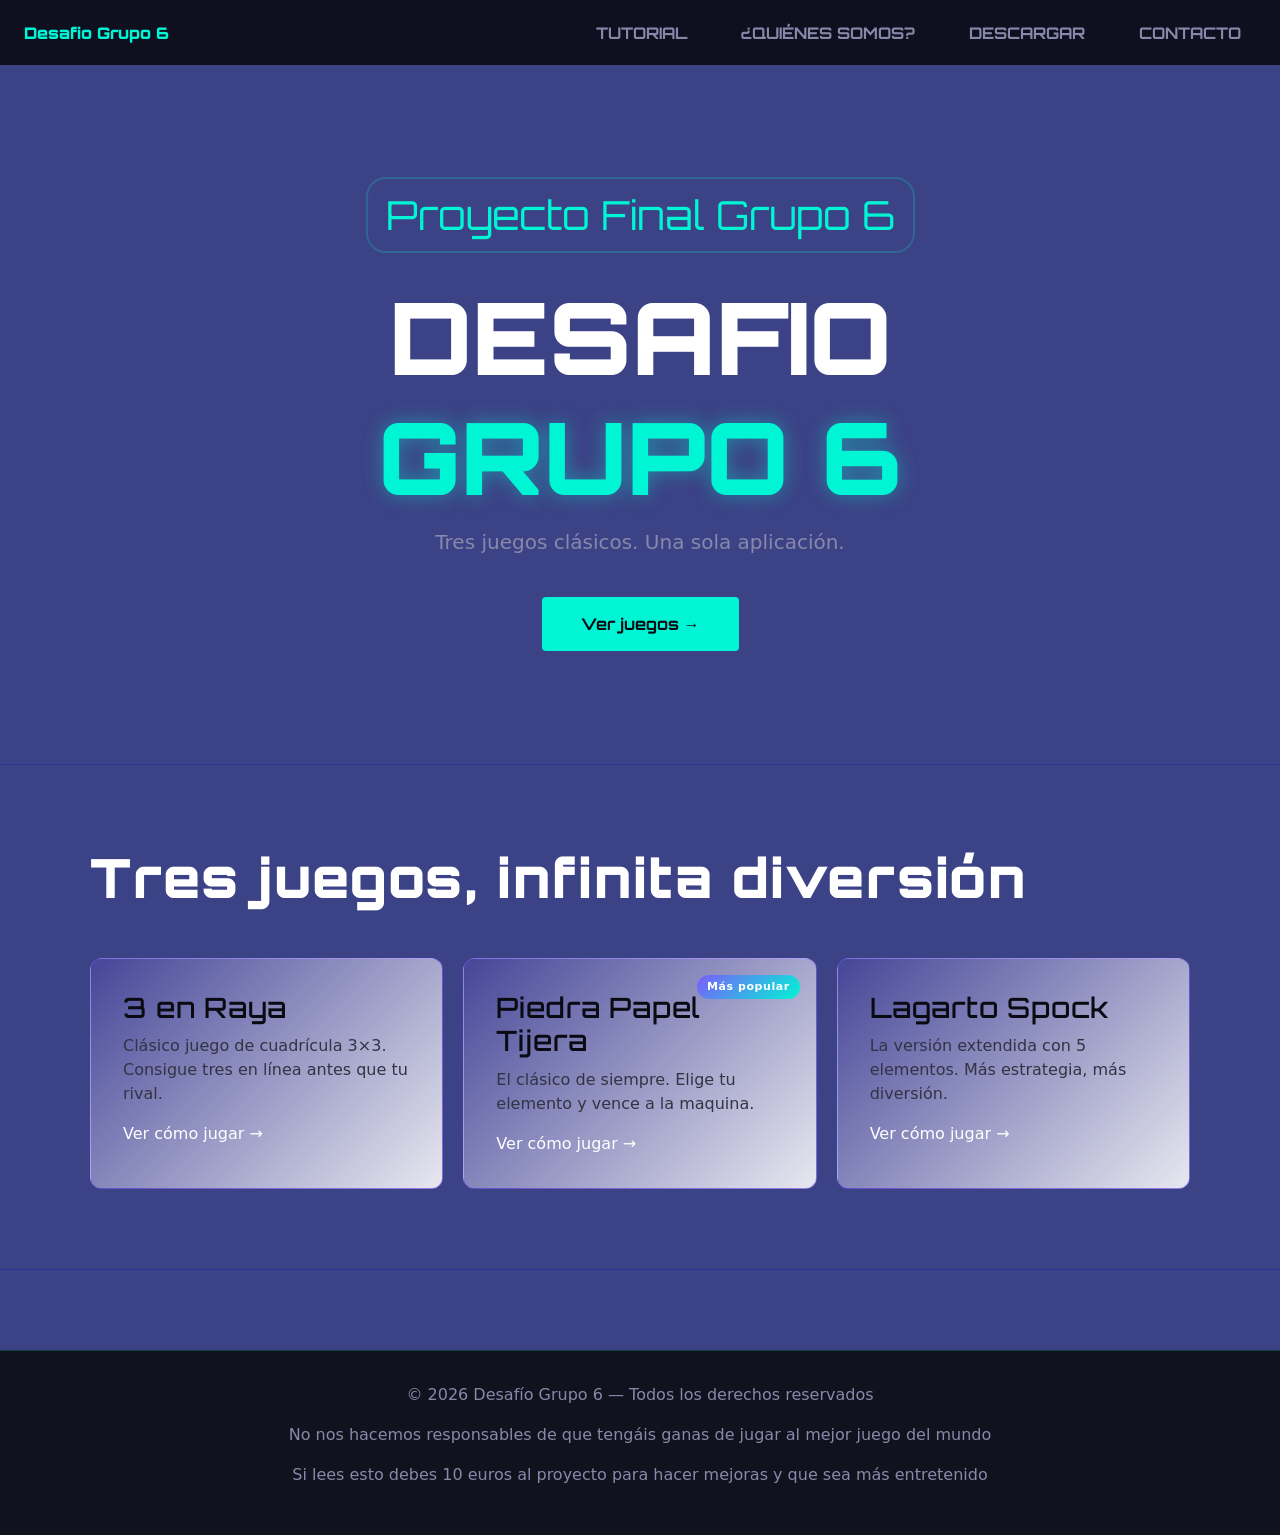
==== commit 53f89ad1: "Update" ====
--- a/index.html
+++ b/index.html
@@ -20,10 +20,10 @@
       <label for="menu-toggle" class="menu-icon">☰</label>
 
       <nav class="menu-nav">
-        <a class="enlace-menu" href="Lenguaje_de_Marcas/HTML/Tutorial.html"><span class="color">Tutorial</span></a>
-        <a class="enlace-menu" href="Lenguaje_de_Marcas/HTML/QuienesSomos.html"><span class="color">¿Quiénes somos?</span></a>
-        <a class="enlace-menu" href="Lenguaje_de_Marcas/HTML/Descargar.html"><span class="color">Descargar</span></a>
-        <a class="enlace-menu" href="Lenguaje_de_Marcas/HTML/Contacta.html"><span class="color">Contacto</span></a>
+        <a class="enlace-menu" href="Lenguaje_de_Marcas/HTML/Tutorial.html">Tutorial</a>
+        <a class="enlace-menu" href="Lenguaje_de_Marcas/HTML/QuienesSomos.html">¿Quiénes somos?</a>
+        <a class="enlace-menu" href="Lenguaje_de_Marcas/HTML/Descargar.html">Descargar</span></a>
+        <a class="enlace-menu" href="Lenguaje_de_Marcas/HTML/Contacta.html">Contacto</a>
       </nav>
 
     </div>
--- a/Lenguaje_de_Marcas/CSS/Desafio6.css
+++ b/Lenguaje_de_Marcas/CSS/Desafio6.css
@@ -23,7 +23,7 @@
 
 @media (max-width: 991.98px) {
   body {
-    padding-top: 116px;
+    padding-top: 70px;
   }
 }
 
@@ -56,7 +56,6 @@
 @media (max-width: 991.98px) {
   header {
     height: auto;
-    padding: 10px 0;
   }
 
 }
@@ -157,7 +156,7 @@
     .titulo{
         align-items: center;
         text-align: center;
-        width: 96%;
+        width: 70%;
     }
 
     .menu-nav {
